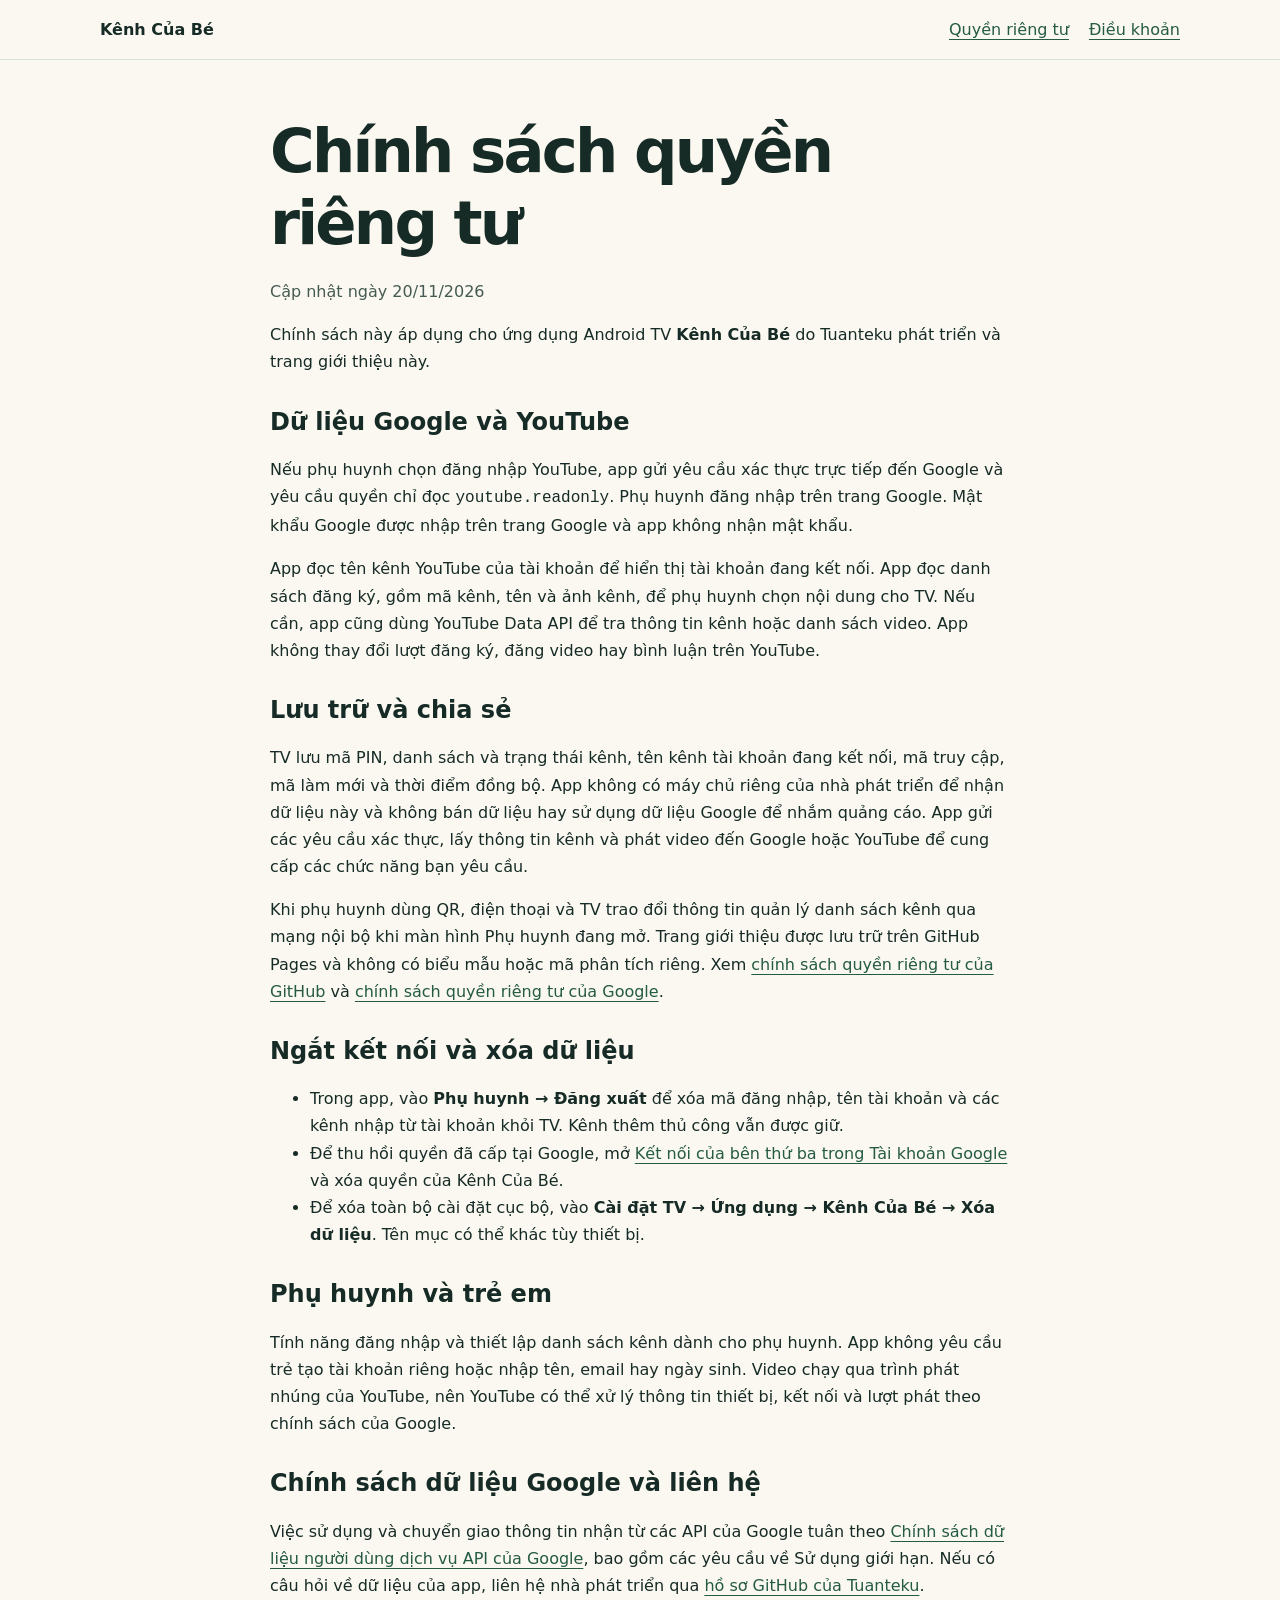
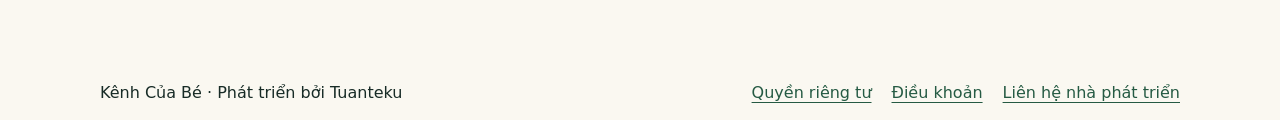
==== privacy.html @ 10d5512e "Publish Kênh Của Bé homepage and policies" ====
<!doctype html>
<html lang="vi">
<head>
  <meta charset="utf-8">
  <meta name="viewport" content="width=device-width, initial-scale=1">
  <meta name="description" content="Cách Kênh Của Bé sử dụng dữ liệu YouTube và cách phụ huynh quản lý dữ liệu trên TV.">
  <title>Chính sách quyền riêng tư | Kênh Của Bé</title>
  <link rel="stylesheet" href="styles.css">
</head>
<body>
  <a class="skip" href="#main">Đến nội dung chính</a>
  <header><div class="wrap"><a class="brand" href="./">Kênh Của Bé</a><nav aria-label="Điều hướng chính"><a href="privacy.html">Quyền riêng tư</a><a href="terms.html">Điều khoản</a></nav></div></header>
  <main id="main" class="wrap">
    <article class="article">
      <h1>Chính sách quyền riêng tư</h1>
      <p class="date">Cập nhật ngày <time datetime="2026-11-20">20/11/2026</time></p>
      <p>Chính sách này áp dụng cho ứng dụng Android TV <strong>Kênh Của Bé</strong> do Tuanteku phát triển và trang giới thiệu này.</p>
      <h2>Dữ liệu Google và YouTube</h2>
      <p>Nếu phụ huynh chọn đăng nhập YouTube, app gửi yêu cầu xác thực trực tiếp đến Google và yêu cầu quyền chỉ đọc <code>youtube.readonly</code>. Phụ huynh đăng nhập trên trang Google. Mật khẩu Google được nhập trên trang Google và app không nhận mật khẩu.</p>
      <p>App đọc tên kênh YouTube của tài khoản để hiển thị tài khoản đang kết nối. App đọc danh sách đăng ký, gồm mã kênh, tên và ảnh kênh, để phụ huynh chọn nội dung cho TV. Nếu cần, app cũng dùng YouTube Data API để tra thông tin kênh hoặc danh sách video. App không thay đổi lượt đăng ký, đăng video hay bình luận trên YouTube.</p>
      <h2>Lưu trữ và chia sẻ</h2>
      <p>TV lưu mã PIN, danh sách và trạng thái kênh, tên kênh tài khoản đang kết nối, mã truy cập, mã làm mới và thời điểm đồng bộ. App không có máy chủ riêng của nhà phát triển để nhận dữ liệu này và không bán dữ liệu hay sử dụng dữ liệu Google để nhắm quảng cáo. App gửi các yêu cầu xác thực, lấy thông tin kênh và phát video đến Google hoặc YouTube để cung cấp các chức năng bạn yêu cầu.</p>
      <p>Khi phụ huynh dùng QR, điện thoại và TV trao đổi thông tin quản lý danh sách kênh qua mạng nội bộ khi màn hình Phụ huynh đang mở. Trang giới thiệu được lưu trữ trên GitHub Pages và không có biểu mẫu hoặc mã phân tích riêng. Xem <a href="https://docs.github.com/en/site-policy/privacy-policies/github-general-privacy-statement">chính sách quyền riêng tư của GitHub</a> và <a href="https://policies.google.com/privacy?hl=vi">chính sách quyền riêng tư của Google</a>.</p>
      <h2>Ngắt kết nối và xóa dữ liệu</h2>
      <ul>
        <li>Trong app, vào <strong>Phụ huynh → Đăng xuất</strong> để xóa mã đăng nhập, tên tài khoản và các kênh nhập từ tài khoản khỏi TV. Kênh thêm thủ công vẫn được giữ.</li>
        <li>Để thu hồi quyền đã cấp tại Google, mở <a href="https://myaccount.google.com/connections">Kết nối của bên thứ ba trong Tài khoản Google</a> và xóa quyền của Kênh Của Bé.</li>
        <li>Để xóa toàn bộ cài đặt cục bộ, vào <strong>Cài đặt TV → Ứng dụng → Kênh Của Bé → Xóa dữ liệu</strong>. Tên mục có thể khác tùy thiết bị.</li>
      </ul>
      <h2>Phụ huynh và trẻ em</h2>
      <p>Tính năng đăng nhập và thiết lập danh sách kênh dành cho phụ huynh. App không yêu cầu trẻ tạo tài khoản riêng hoặc nhập tên, email hay ngày sinh. Video chạy qua trình phát nhúng của YouTube, nên YouTube có thể xử lý thông tin thiết bị, kết nối và lượt phát theo chính sách của Google.</p>
      <h2>Chính sách dữ liệu Google và liên hệ</h2>
      <p>Việc sử dụng và chuyển giao thông tin nhận từ các API của Google tuân theo <a href="https://developers.google.com/terms/api-services-user-data-policy">Chính sách dữ liệu người dùng dịch vụ API của Google</a>, bao gồm các yêu cầu về Sử dụng giới hạn. Nếu có câu hỏi về dữ liệu của app, liên hệ nhà phát triển qua <a href="https://github.com/tuanteku9x">hồ sơ GitHub của Tuanteku</a>.</p>
    </article>
  </main>
  <footer><div class="wrap"><span>Kênh Của Bé · Phát triển bởi Tuanteku</span><nav aria-label="Liên kết cuối trang"><a href="privacy.html">Quyền riêng tư</a><a href="terms.html">Điều khoản</a><a href="https://github.com/tuanteku9x">Liên hệ nhà phát triển</a></nav></div></footer>
</body>
</html>
---- styles.css ----
:root {
  color-scheme: light;
  --ink: #172b26;
  --muted: #455b52;
  --green: #255a43;
  --line: #d7e3da;
  --paper: #faf8f1;
}
* { box-sizing: border-box; }
body { margin: 0; background: var(--paper); color: var(--ink); font: 1rem/1.7 system-ui, sans-serif; }
a { color: var(--green); text-underline-offset: .22em; }
a:focus-visible { outline: 3px solid #9c541b; outline-offset: 4px; }
.skip { position: absolute; top: -100px; left: 1rem; padding: .5rem 1rem; background: white; }
.skip:focus { top: 1rem; z-index: 1; }
.wrap { width: min(1080px, calc(100% - 2.5rem)); margin-inline: auto; }
header .wrap, footer .wrap { display: flex; justify-content: space-between; gap: .6rem 1.5rem; flex-wrap: wrap; align-items: center; padding-block: 1rem; }
header, footer { border-block-end: 1px solid var(--line); }
footer { border-block: 1px solid var(--line) 0; margin-top: 4rem; }
nav { display: flex; gap: .55rem 1.25rem; flex-wrap: wrap; }
.brand { font-weight: 800; color: var(--ink); text-decoration: none; }
.hero { display: grid; grid-template-columns: 1.1fr .9fr; gap: 2.5rem; align-items: center; padding-block: clamp(3rem, 8vw, 7rem); }
h1, h2, h3 { line-height: 1.18; }
h1 { margin: 0 0 1.15rem; font-size: clamp(2.55rem, 6vw, 5rem); letter-spacing: -.045em; }
h2 { margin-top: 2rem; }
.hero p, .date { color: var(--muted); }
.hero p { max-width: 48ch; font-size: 1.15rem; }
.button { display: inline-block; padding: .65rem 1.15rem; background: var(--green); color: white; border-radius: .65rem; font-weight: 700; text-decoration: none; }
.tv { padding: 1.1rem; border: .6rem solid #25483b; border-radius: 1.8rem; background: #d9eddf; box-shadow: 0 .8rem 0 #c7d5c8; transform: rotate(-2deg); }
.tiles { display: grid; grid-template-columns: repeat(3, 1fr); gap: .6rem; }
.tile { display: grid; place-items: center; border-radius: .6rem; aspect-ratio: 1.2; background: #f8ce86; }
.tile:nth-child(2) { background: #a9d9c6; }
.tile:nth-child(3) { background: #f0a78d; }
.tile::before { content: ""; width: 0; border: .55rem solid transparent; border-right: 0; border-left: .9rem solid #25483b; }
.tv strong { display: block; margin: .2rem 0 .7rem; }
.steps { padding: clamp(1.3rem, 4vw, 2.5rem); background: #edf3e8; border: 1px solid var(--line); border-radius: 1.25rem; }
.steps h2 { margin-top: 0; }
.steps ol { padding-left: 1.35rem; }
.steps li + li { margin-top: .6rem; }
.article { width: min(740px, 100%); margin: 3.5rem auto 0; }
.article h1 { font-size: clamp(2.35rem, 6vw, 3.8rem); }
@media (max-width: 700px) { .hero { grid-template-columns: 1fr; } .tv { max-width: 28rem; margin-inline: .65rem; } }
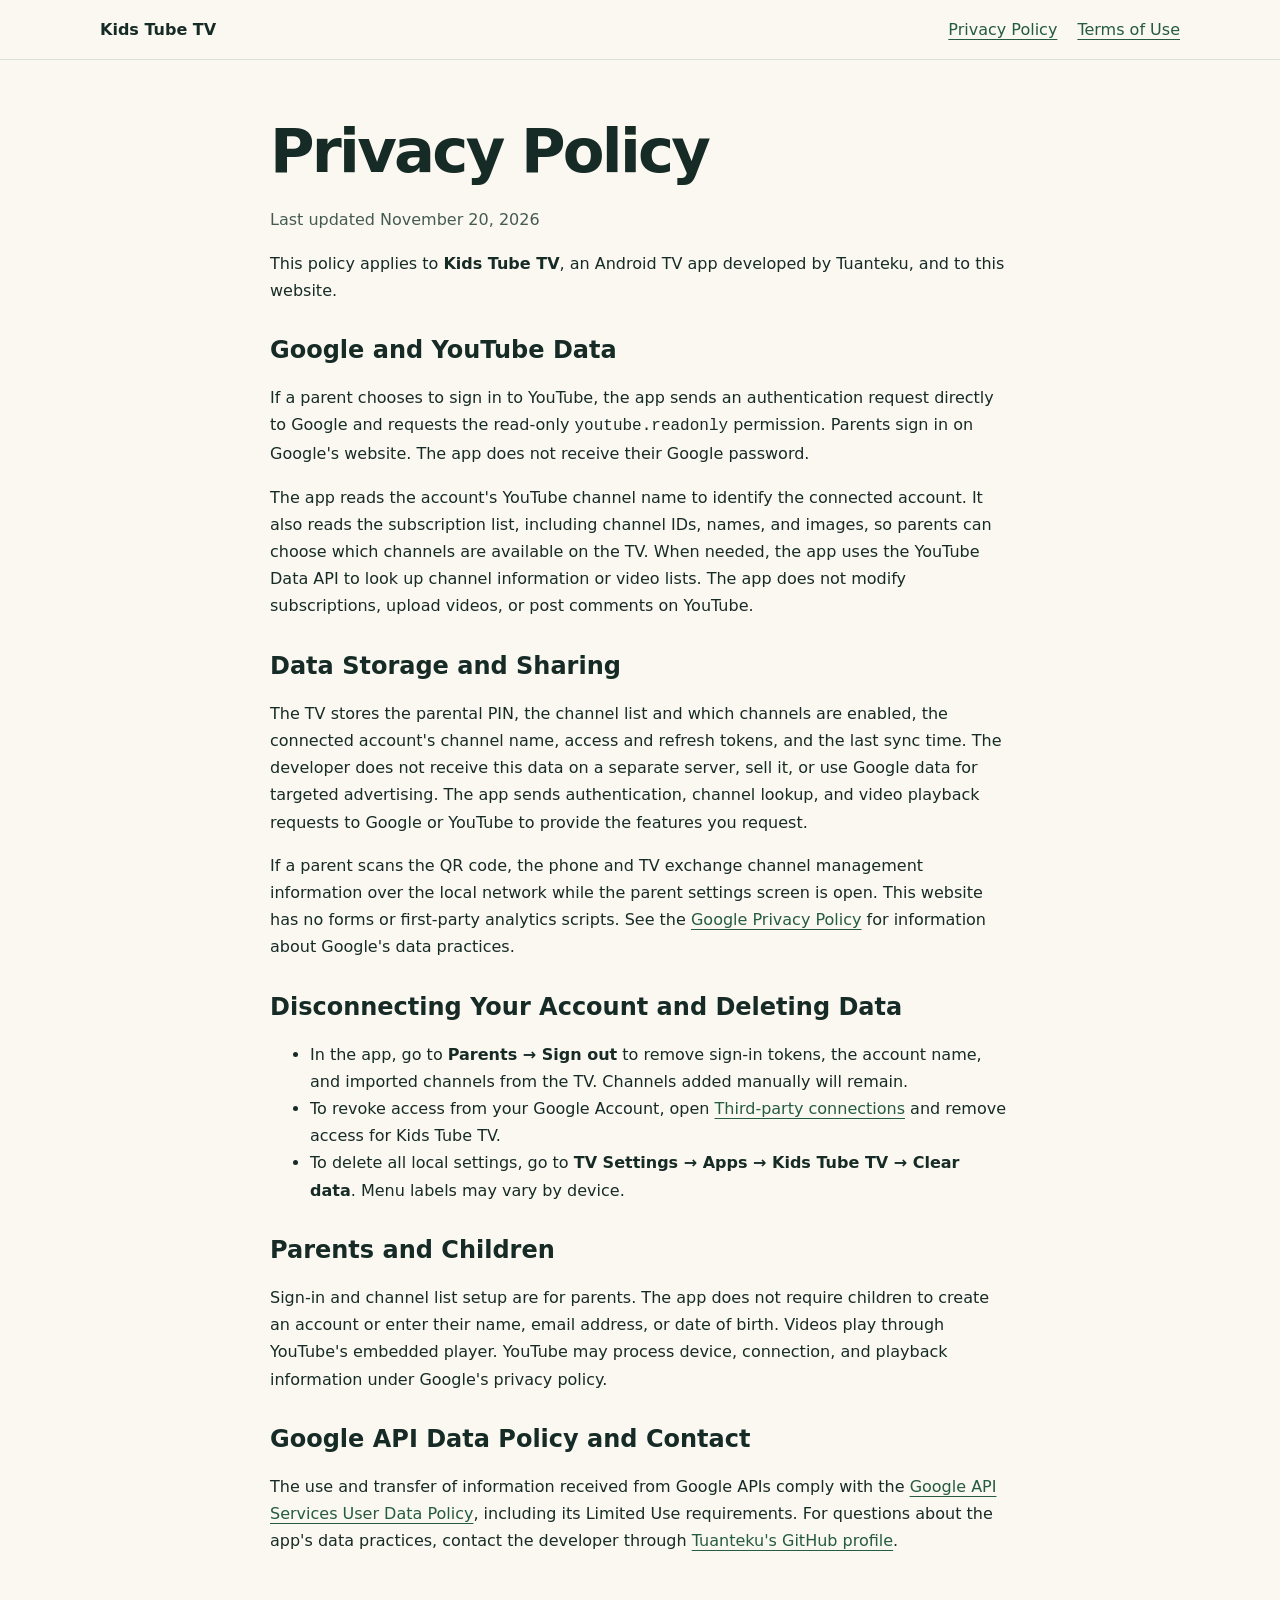
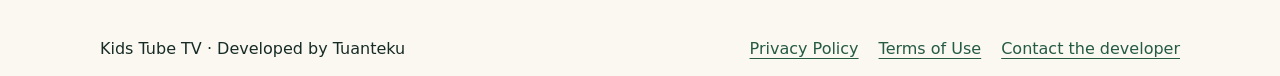
==== commit 4e8508a5: "Rename app to Kids Tube TV" ====
--- a/privacy.html
+++ b/privacy.html
@@ -1,38 +1,39 @@
 <!doctype html>
-<html lang="vi">
+<html lang="en">
 <head>
   <meta charset="utf-8">
   <meta name="viewport" content="width=device-width, initial-scale=1">
-  <meta name="description" content="Cách Kênh Của Bé sử dụng dữ liệu YouTube và cách phụ huynh quản lý dữ liệu trên TV.">
-  <title>Chính sách quyền riêng tư | Kênh Của Bé</title>
+  <meta name="description" content="How Kids Tube TV uses YouTube data and how parents can manage it on their TV.">
+  <title>Privacy Policy | Kids Tube TV</title>
   <link rel="stylesheet" href="styles.css">
+  <link rel="icon" href="logo_icon.ico" type="image/x-icon">
 </head>
 <body>
-  <a class="skip" href="#main">Đến nội dung chính</a>
-  <header><div class="wrap"><a class="brand" href="./">Kênh Của Bé</a><nav aria-label="Điều hướng chính"><a href="privacy.html">Quyền riêng tư</a><a href="terms.html">Điều khoản</a></nav></div></header>
+  <a class="skip" href="#main">Skip to main content</a>
+  <header><div class="wrap"><a class="brand" href="./">Kids Tube TV</a><nav aria-label="Main navigation"><a href="privacy.html">Privacy Policy</a><a href="terms.html">Terms of Use</a></nav></div></header>
   <main id="main" class="wrap">
     <article class="article">
-      <h1>Chính sách quyền riêng tư</h1>
-      <p class="date">Cập nhật ngày <time datetime="2026-11-20">20/11/2026</time></p>
-      <p>Chính sách này áp dụng cho ứng dụng Android TV <strong>Kênh Của Bé</strong> do Tuanteku phát triển và trang giới thiệu này.</p>
-      <h2>Dữ liệu Google và YouTube</h2>
-      <p>Nếu phụ huynh chọn đăng nhập YouTube, app gửi yêu cầu xác thực trực tiếp đến Google và yêu cầu quyền chỉ đọc <code>youtube.readonly</code>. Phụ huynh đăng nhập trên trang Google. Mật khẩu Google được nhập trên trang Google và app không nhận mật khẩu.</p>
-      <p>App đọc tên kênh YouTube của tài khoản để hiển thị tài khoản đang kết nối. App đọc danh sách đăng ký, gồm mã kênh, tên và ảnh kênh, để phụ huynh chọn nội dung cho TV. Nếu cần, app cũng dùng YouTube Data API để tra thông tin kênh hoặc danh sách video. App không thay đổi lượt đăng ký, đăng video hay bình luận trên YouTube.</p>
-      <h2>Lưu trữ và chia sẻ</h2>
-      <p>TV lưu mã PIN, danh sách và trạng thái kênh, tên kênh tài khoản đang kết nối, mã truy cập, mã làm mới và thời điểm đồng bộ. App không có máy chủ riêng của nhà phát triển để nhận dữ liệu này và không bán dữ liệu hay sử dụng dữ liệu Google để nhắm quảng cáo. App gửi các yêu cầu xác thực, lấy thông tin kênh và phát video đến Google hoặc YouTube để cung cấp các chức năng bạn yêu cầu.</p>
-      <p>Khi phụ huynh dùng QR, điện thoại và TV trao đổi thông tin quản lý danh sách kênh qua mạng nội bộ khi màn hình Phụ huynh đang mở. Trang giới thiệu được lưu trữ trên GitHub Pages và không có biểu mẫu hoặc mã phân tích riêng. Xem <a href="https://docs.github.com/en/site-policy/privacy-policies/github-general-privacy-statement">chính sách quyền riêng tư của GitHub</a> và <a href="https://policies.google.com/privacy?hl=vi">chính sách quyền riêng tư của Google</a>.</p>
-      <h2>Ngắt kết nối và xóa dữ liệu</h2>
+      <h1>Privacy Policy</h1>
+      <p class="date">Last updated <time datetime="2026-11-20">November 20, 2026</time></p>
+      <p>This policy applies to <strong>Kids Tube TV</strong>, an Android TV app developed by Tuanteku, and to this website.</p>
+      <h2>Google and YouTube Data</h2>
+      <p>If a parent chooses to sign in to YouTube, the app sends an authentication request directly to Google and requests the read-only <code>youtube.readonly</code> permission. Parents sign in on Google's website. The app does not receive their Google password.</p>
+      <p>The app reads the account's YouTube channel name to identify the connected account. It also reads the subscription list, including channel IDs, names, and images, so parents can choose which channels are available on the TV. When needed, the app uses the YouTube Data API to look up channel information or video lists. The app does not modify subscriptions, upload videos, or post comments on YouTube.</p>
+      <h2>Data Storage and Sharing</h2>
+      <p>The TV stores the parental PIN, the channel list and which channels are enabled, the connected account's channel name, access and refresh tokens, and the last sync time. The developer does not receive this data on a separate server, sell it, or use Google data for targeted advertising. The app sends authentication, channel lookup, and video playback requests to Google or YouTube to provide the features you request.</p>
+      <p>If a parent scans the QR code, the phone and TV exchange channel management information over the local network while the parent settings screen is open. This website has no forms or first-party analytics scripts. See the <a href="https://policies.google.com/privacy?hl=en">Google Privacy Policy</a> for information about Google's data practices.</p>
+      <h2>Disconnecting Your Account and Deleting Data</h2>
       <ul>
-        <li>Trong app, vào <strong>Phụ huynh → Đăng xuất</strong> để xóa mã đăng nhập, tên tài khoản và các kênh nhập từ tài khoản khỏi TV. Kênh thêm thủ công vẫn được giữ.</li>
-        <li>Để thu hồi quyền đã cấp tại Google, mở <a href="https://myaccount.google.com/connections">Kết nối của bên thứ ba trong Tài khoản Google</a> và xóa quyền của Kênh Của Bé.</li>
-        <li>Để xóa toàn bộ cài đặt cục bộ, vào <strong>Cài đặt TV → Ứng dụng → Kênh Của Bé → Xóa dữ liệu</strong>. Tên mục có thể khác tùy thiết bị.</li>
+        <li>In the app, go to <strong>Parents → Sign out</strong> to remove sign-in tokens, the account name, and imported channels from the TV. Channels added manually will remain.</li>
+        <li>To revoke access from your Google Account, open <a href="https://myaccount.google.com/connections">Third-party connections</a> and remove access for Kids Tube TV.</li>
+        <li>To delete all local settings, go to <strong>TV Settings → Apps → Kids Tube TV → Clear data</strong>. Menu labels may vary by device.</li>
       </ul>
-      <h2>Phụ huynh và trẻ em</h2>
-      <p>Tính năng đăng nhập và thiết lập danh sách kênh dành cho phụ huynh. App không yêu cầu trẻ tạo tài khoản riêng hoặc nhập tên, email hay ngày sinh. Video chạy qua trình phát nhúng của YouTube, nên YouTube có thể xử lý thông tin thiết bị, kết nối và lượt phát theo chính sách của Google.</p>
-      <h2>Chính sách dữ liệu Google và liên hệ</h2>
-      <p>Việc sử dụng và chuyển giao thông tin nhận từ các API của Google tuân theo <a href="https://developers.google.com/terms/api-services-user-data-policy">Chính sách dữ liệu người dùng dịch vụ API của Google</a>, bao gồm các yêu cầu về Sử dụng giới hạn. Nếu có câu hỏi về dữ liệu của app, liên hệ nhà phát triển qua <a href="https://github.com/tuanteku9x">hồ sơ GitHub của Tuanteku</a>.</p>
+      <h2>Parents and Children</h2>
+      <p>Sign-in and channel list setup are for parents. The app does not require children to create an account or enter their name, email address, or date of birth. Videos play through YouTube's embedded player. YouTube may process device, connection, and playback information under Google's privacy policy.</p>
+      <h2>Google API Data Policy and Contact</h2>
+      <p>The use and transfer of information received from Google APIs comply with the <a href="https://developers.google.com/terms/api-services-user-data-policy">Google API Services User Data Policy</a>, including its Limited Use requirements. For questions about the app's data practices, contact the developer through <a href="https://github.com/tuanteku9x">Tuanteku's GitHub profile</a>.</p>
     </article>
   </main>
-  <footer><div class="wrap"><span>Kênh Của Bé · Phát triển bởi Tuanteku</span><nav aria-label="Liên kết cuối trang"><a href="privacy.html">Quyền riêng tư</a><a href="terms.html">Điều khoản</a><a href="https://github.com/tuanteku9x">Liên hệ nhà phát triển</a></nav></div></footer>
+  <footer><div class="wrap"><span>Kids Tube TV · Developed by Tuanteku</span><nav aria-label="Footer links"><a href="privacy.html">Privacy Policy</a><a href="terms.html">Terms of Use</a><a href="https://github.com/tuanteku9x">Contact the developer</a></nav></div></footer>
 </body>
 </html>
